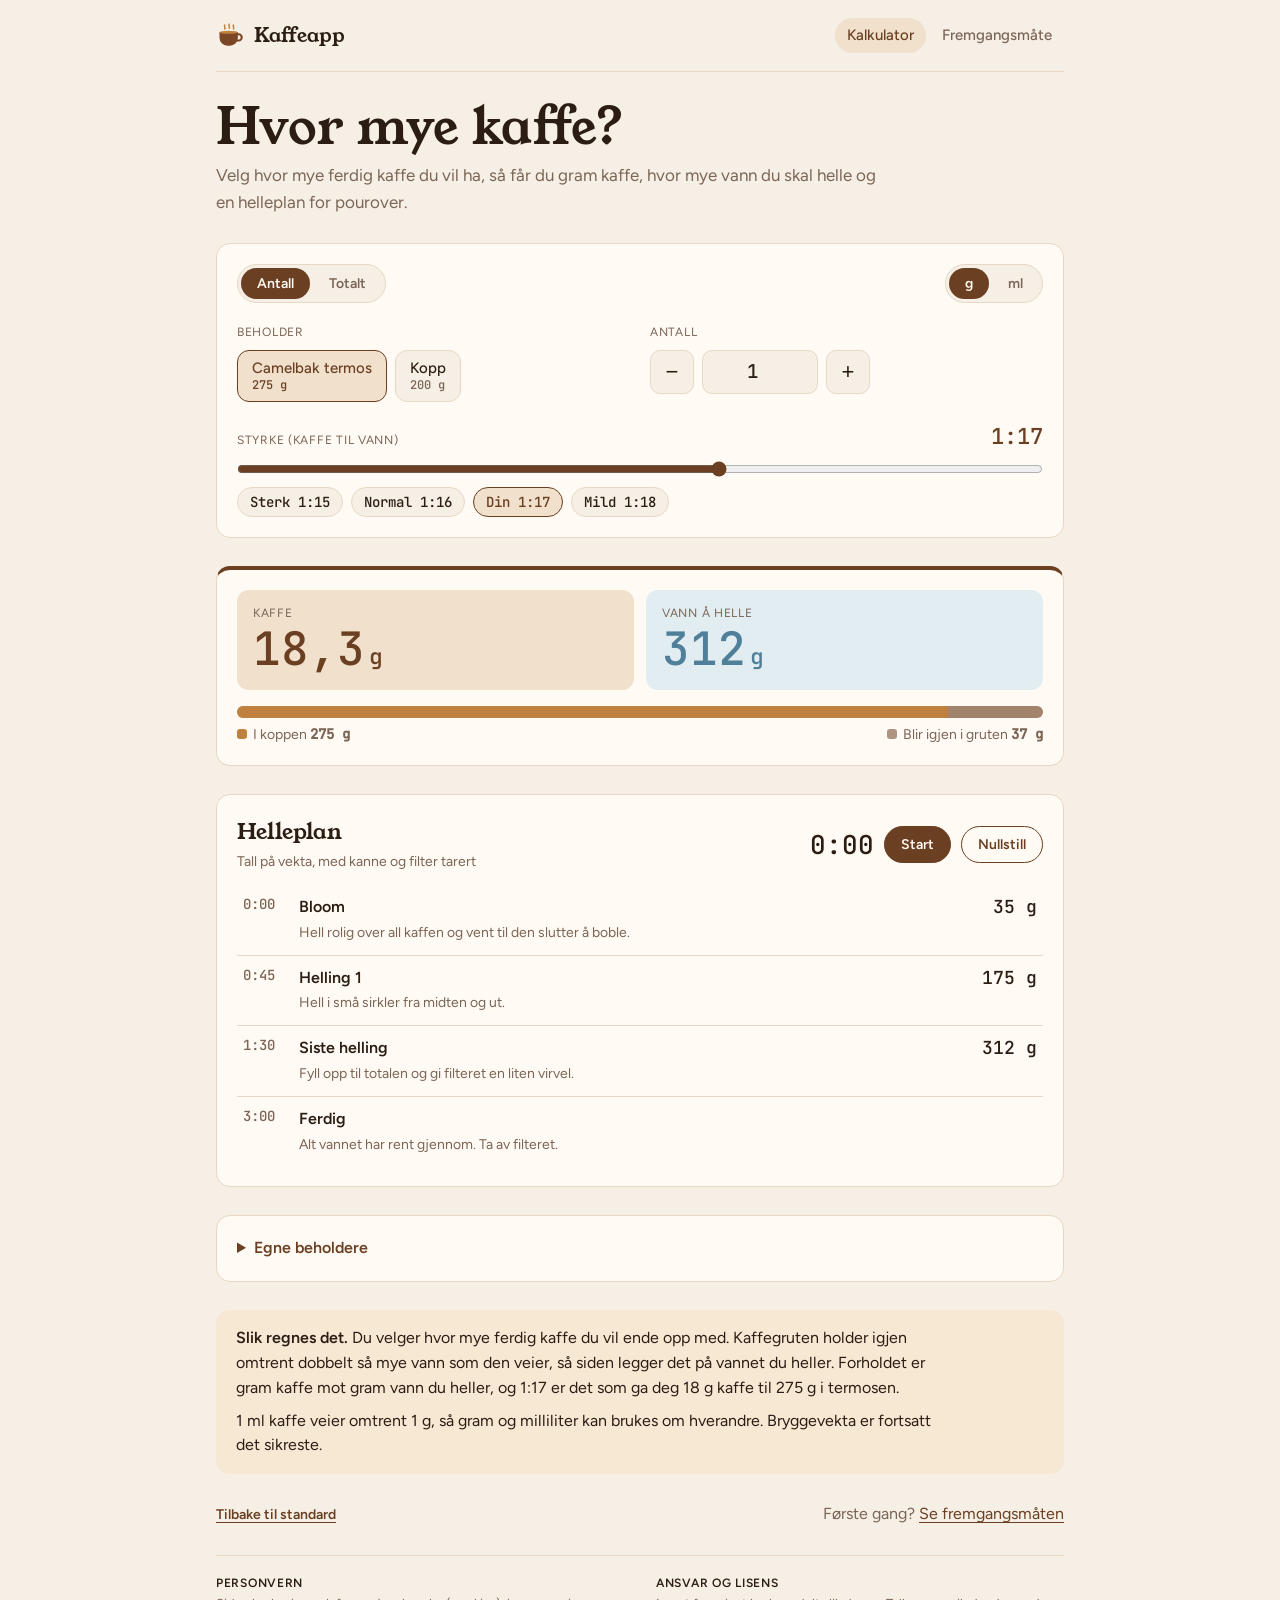
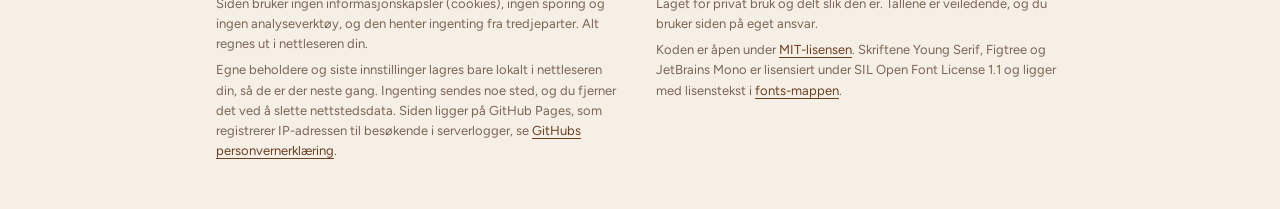
==== index.html @ 9d21a5b4 "Kaffekalkulator for pourover med helleplan og tidtaker" ====
<!doctype html>
<html lang="no">
<head>
<meta charset="utf-8">
<meta name="viewport" content="width=device-width, initial-scale=1">
<title>Kaffeapp</title>
<meta name="description" content="Regn ut hvor mye kaffe og vann du trenger til pourover, med helleplan og tidtaker.">
<meta name="theme-color" content="#6b3f22">
<link rel="icon" href="data:image/svg+xml,%3Csvg xmlns='http://www.w3.org/2000/svg' viewBox='0 0 32 32'%3E%3Cpath d='M10 3.5c-1.4 1.8 1.4 2.8 0 4.6M15 2.5c-1.4 1.8 1.4 2.8 0 4.6M20 3.5c-1.4 1.8 1.4 2.8 0 4.6' stroke='%23c0803f' stroke-width='1.7' fill='none' stroke-linecap='round'/%3E%3Cpath d='M24 14h1.8a3.6 3.6 0 0 1 0 7.2H23' stroke='%237a4626' stroke-width='2.4' fill='none'/%3E%3Cpath d='M4 11.5h21v6.5a9 9 0 0 1-9 9h-3a9 9 0 0 1-9-9z' fill='%237a4626'/%3E%3Cellipse cx='14.5' cy='11.8' rx='10.5' ry='1.7' fill='%23c0803f'/%3E%3C/svg%3E">
<link rel="stylesheet" href="style.css">
<style>
.controls { display: grid; gap: 20px; }
.ctl-label { display: block; font-size: 12px; letter-spacing: .06em; text-transform: uppercase; color: var(--muted); margin-bottom: 8px; }
.row2 { display: grid; grid-template-columns: repeat(auto-fit, minmax(230px, 1fr)); gap: 20px; }

.seg { display: inline-flex; padding: 3px; gap: 3px; border-radius: 999px; background: var(--bg); border: 1px solid var(--line); }
.seg button { border: 0; background: none; color: var(--muted); font: 600 14px var(--body); padding: 7px 16px; border-radius: 999px; cursor: pointer; }
.seg button[aria-pressed="true"] { background: var(--roast); color: var(--surface); }
.seg-row { display: flex; flex-wrap: wrap; align-items: center; justify-content: space-between; gap: 12px; }

.chips { display: flex; flex-wrap: wrap; gap: 8px; }
.chip { display: inline-flex; flex-direction: column; align-items: flex-start; border: 1px solid var(--line); background: var(--bg); color: var(--ink); border-radius: 12px; padding: 8px 14px; font: 500 15px var(--body); cursor: pointer; text-align: left; }
.chip small { font: 500 12px var(--mono); color: var(--muted); }
.chip:hover { border-color: var(--crema); }
.chip[aria-pressed="true"] { border-color: var(--roast); background: var(--roast-soft); color: var(--roast); }
.chip[aria-pressed="true"] small { color: var(--roast); }
.chip.small { flex-direction: row; padding: 5px 12px; font: 500 14px var(--mono); border-radius: 999px; }

.stepper { display: flex; align-items: center; gap: 8px; max-width: 220px; }
.stepper button { width: 44px; height: 44px; flex: none; border-radius: 10px; border: 1px solid var(--line); background: var(--bg); color: var(--ink); font-size: 22px; cursor: pointer; }
.stepper button:hover { border-color: var(--crema); }
.stepper input, .field input { width: 100%; min-width: 0; height: 44px; border: 1px solid var(--line); border-radius: 10px; background: var(--bg); color: var(--ink); font: 500 19px var(--mono); text-align: center; }
.field { display: flex; align-items: center; gap: 8px; max-width: 220px; }
.field span { color: var(--muted); font-weight: 500; }

.ratio-row { display: flex; justify-content: space-between; align-items: baseline; }
.ratio-val { font: 500 22px var(--mono); color: var(--roast); }
input[type=range] { width: 100%; accent-color: var(--roast); margin: 4px 0 10px; }

.result { display: grid; gap: 16px; border-top: 4px solid var(--roast); }
.big { display: grid; grid-template-columns: repeat(auto-fit, minmax(200px, 1fr)); gap: 12px; }
.big div { border-radius: 12px; padding: 14px 16px; }
.big .c { background: var(--roast-soft); }
.big .w { background: var(--water-soft); }
.big span { display: block; font-size: 12px; letter-spacing: .06em; text-transform: uppercase; color: var(--muted); }
.big b { display: block; font: 500 clamp(34px, 9vw, 46px) var(--mono); line-height: 1.15; font-variant-numeric: tabular-nums; }
.big .c b { color: var(--roast); }
.big .w b { color: var(--water); }
.big b small { font-size: .5em; margin-left: 4px; }
.split { display: grid; gap: 6px; }
.bar { display: flex; height: 12px; border-radius: 999px; overflow: hidden; background: var(--line); }
.bar i { display: block; }
.bar .out { background: var(--crema); }
.bar .abs { background: var(--roast); opacity: .55; }
.legend { display: flex; flex-wrap: wrap; justify-content: space-between; gap: 4px 16px; font-size: 14px; color: var(--muted); }
.legend em { font-style: normal; display: inline-block; width: 10px; height: 10px; border-radius: 3px; margin-right: 6px; vertical-align: 0; }

.plan-head { display: flex; flex-wrap: wrap; justify-content: space-between; align-items: center; gap: 12px; margin-bottom: 12px; }
.timer { display: flex; align-items: center; gap: 10px; }
.clock { font: 500 26px var(--mono); font-variant-numeric: tabular-nums; min-width: 4.2ch; text-align: right; }
.btn { border: 1px solid var(--roast); background: var(--roast); color: var(--surface); font: 600 14px var(--body); padding: 9px 16px; border-radius: 999px; cursor: pointer; }
.btn.ghost { background: transparent; color: var(--roast); }
table { width: 100%; border-collapse: collapse; }
td { padding: 10px 6px; border-bottom: 1px solid var(--line); vertical-align: top; }
tr:last-child td { border-bottom: 0; }
td.t { font: 500 14px var(--mono); color: var(--muted); width: 56px; white-space: nowrap; }
td.s b { display: block; font-weight: 600; }
td.s span { color: var(--muted); font-size: 14px; }
td.g { text-align: right; font: 500 18px var(--mono); white-space: nowrap; font-variant-numeric: tabular-nums; }
tr.now td { background: var(--crema-soft); }
tr.now td.t { color: var(--roast); }
tr.done td { opacity: .5; }

details.own summary { cursor: pointer; font-weight: 600; color: var(--roast); }
.own-form { display: flex; flex-wrap: wrap; gap: 8px; margin-top: 12px; }
.own-form input { height: 40px; border: 1px solid var(--line); border-radius: 10px; background: var(--bg); color: var(--ink); padding: 0 12px; font: 500 15px var(--body); min-width: 0; }
.own-form input[type=number] { width: 110px; font-family: var(--mono); }
.own-form input[type=text] { flex: 1 1 160px; }
.own-list { list-style: none; margin: 12px 0 0; padding: 0; display: grid; gap: 6px; }
.own-list li { display: flex; justify-content: space-between; align-items: center; gap: 8px; padding: 6px 0; border-bottom: 1px solid var(--line); }
.own-list button { border: 0; background: none; color: var(--muted); font: 600 13px var(--body); cursor: pointer; text-decoration: underline; text-underline-offset: 3px; }
.own-list .empty { color: var(--muted); border: 0; }

.note { background: var(--crema-soft); border-radius: 14px; padding: 16px 20px; }
.note p { margin: 0; max-width: 70ch; }
.note p + p { margin-top: 8px; }
.crosslink { display: flex; flex-wrap: wrap; align-items: center; justify-content: space-between; gap: 12px; }
.crosslink p { margin: 0; color: var(--muted); }
.link-btn { border: 0; background: none; color: var(--roast); font: 600 14px var(--body); cursor: pointer; padding: 0; text-decoration: underline; text-underline-offset: 3px; }
[hidden] { display: none !important; }
</style>
</head>
<body>
<div class="wrap">
  <nav class="site-nav" aria-label="Hovedmeny"><a class="brand" href="index.html"><svg viewBox="0 0 32 32" aria-hidden="true"><path d="M10 3.5c-1.4 1.8 1.4 2.8 0 4.6M15 2.5c-1.4 1.8 1.4 2.8 0 4.6M20 3.5c-1.4 1.8 1.4 2.8 0 4.6" stroke="#c0803f" stroke-width="1.7" fill="none" stroke-linecap="round"/><path d="M24 14h1.8a3.6 3.6 0 0 1 0 7.2H23" stroke="#7a4626" stroke-width="2.4" fill="none"/><path d="M4 11.5h21v6.5a9 9 0 0 1-9 9h-3a9 9 0 0 1-9-9z" fill="#7a4626"/><ellipse cx="14.5" cy="11.8" rx="10.5" ry="1.7" fill="#c0803f"/></svg>Kaffeapp</a><ul><li><a href="index.html" aria-current="page">Kalkulator</a></li><li><a href="fremgangsmate.html">Fremgangsmåte</a></li></ul></nav>

  <header>
    <h1>Hvor mye kaffe?</h1>
    <p class="lede">Velg hvor mye ferdig kaffe du vil ha, så får du gram kaffe, hvor mye vann du skal helle og en helleplan for pourover.</p>
  </header>

  <section class="card controls" aria-label="Innstillinger">
    <div class="seg-row">
      <div class="seg" role="group" aria-label="Hvordan vil du velge mengde">
        <button type="button" data-mode="antall">Antall</button>
        <button type="button" data-mode="totalt">Totalt</button>
      </div>
      <div class="seg" role="group" aria-label="Enhet">
        <button type="button" data-unit="g">g</button>
        <button type="button" data-unit="ml">ml</button>
      </div>
    </div>

    <div id="modeAntall" class="row2">
      <div>
        <span class="ctl-label">Beholder</span>
        <div class="chips" id="presetChips"></div>
      </div>
      <div>
        <label class="ctl-label" for="n">Antall</label>
        <div class="stepper">
          <button type="button" id="minus" aria-label="Færre">−</button>
          <input id="n" type="number" min="1" max="20" value="1" inputmode="numeric">
          <button type="button" id="plus" aria-label="Flere">+</button>
        </div>
      </div>
    </div>

    <div id="modeTotalt" hidden>
      <label class="ctl-label" for="total">Ferdig kaffe totalt</label>
      <div class="field"><input id="total" type="number" min="50" max="5000" step="10" value="500" inputmode="numeric"><span class="unit">g</span></div>
      <div class="chips" id="totalChips" style="margin-top:10px"></div>
    </div>

    <div>
      <div class="ratio-row"><label class="ctl-label" for="ratio">Styrke (kaffe til vann)</label><span class="ratio-val" id="ratioVal">1:17</span></div>
      <input id="ratio" type="range" min="14" max="19" step="0.5" value="17">
      <div class="chips" id="ratioChips"></div>
    </div>
  </section>

  <section class="card result" aria-live="polite" aria-label="Resultat">
    <div class="big">
      <div class="c"><span>Kaffe</span><b id="outCoffee"></b></div>
      <div class="w"><span>Vann å helle</span><b id="outWater"></b></div>
    </div>
    <div class="split">
      <div class="bar" aria-hidden="true"><i class="out" id="barOut"></i><i class="abs" id="barAbs"></i></div>
      <div class="legend">
        <span><em style="background:var(--crema)"></em>I koppen <b class="num" id="outCup"></b></span>
        <span><em style="background:var(--roast);opacity:.55"></em>Blir igjen i gruten <b class="num" id="outAbs"></b></span>
      </div>
    </div>
  </section>

  <section class="card" aria-label="Helleplan">
    <div class="plan-head">
      <div><h2 style="font-family:var(--display);font-weight:400;font-size:22px;margin:0">Helleplan</h2><p class="sub" style="margin:2px 0 0">Tall på vekta, med kanne og filter tarert</p></div>
      <div class="timer">
        <span class="clock" id="clock">0:00</span>
        <button type="button" class="btn" id="startBtn">Start</button>
        <button type="button" class="btn ghost" id="resetBtn">Nullstill</button>
      </div>
    </div>
    <table id="plan"></table>
  </section>

  <section class="card">
    <details class="own">
      <summary>Egne beholdere</summary>
      <form class="own-form" id="ownForm">
        <input type="text" id="ownName" placeholder="Navn, f.eks. Stort krus" maxlength="30" required aria-label="Navn">
        <input type="number" id="ownAmount" placeholder="Mengde" min="30" max="3000" required inputmode="numeric" aria-label="Mengde">
        <button type="submit" class="btn">Legg til</button>
      </form>
      <ul class="own-list" id="ownList"></ul>
    </details>
  </section>

  <section class="note">
    <p><strong>Slik regnes det.</strong> Du velger hvor mye ferdig kaffe du vil ende opp med. Kaffegruten holder igjen omtrent dobbelt så mye vann som den veier, så siden legger det på vannet du heller. Forholdet er gram kaffe mot gram vann du heller, og 1:17 er det som ga deg 18 g kaffe til 275 g i termosen.</p>
    <p>1 ml kaffe veier omtrent 1 g, så gram og milliliter kan brukes om hverandre. Bryggevekta er fortsatt det sikreste.</p>
  </section>

  <div class="crosslink">
    <button type="button" class="link-btn" id="resetAll">Tilbake til standard</button>
    <p>Første gang? <a href="fremgangsmate.html">Se fremgangsmåten</a></p>
  </div>

  <footer class="about">
    <div>
      <h2>Personvern</h2>
      <p>Siden bruker ingen informasjonskapsler (cookies), ingen sporing og ingen analyseverktøy, og den henter ingenting fra tredjeparter. Alt regnes ut i nettleseren din.</p>
      <p>Egne beholdere og siste innstillinger lagres bare lokalt i nettleseren din, så de er der neste gang. Ingenting sendes noe sted, og du fjerner det ved å slette nettstedsdata. Siden ligger på GitHub Pages, som registrerer IP-adressen til besøkende i serverlogger, se <a href="https://docs.github.com/en/site-policy/privacy-policies/github-general-privacy-statement" rel="noopener">GitHubs personvernerklæring</a>.</p>
    </div>
    <div>
      <h2>Ansvar og lisens</h2>
      <p>Laget for privat bruk og delt slik den er. Tallene er veiledende, og du bruker siden på eget ansvar.</p>
      <p>Koden er åpen under <a href="https://github.com/PederMyhrer/kaffeapp/blob/main/LICENSE" rel="noopener">MIT-lisensen</a>. Skriftene Young Serif, Figtree og JetBrains Mono er lisensiert under SIL Open Font License 1.1 og ligger med lisenstekst i <a href="https://github.com/PederMyhrer/kaffeapp/tree/main/fonts" rel="noopener">fonts-mappen</a>.</p>
    </div>
  </footer>
</div>
<script>
const ABSORB = 2;                     // gram vann gruten holder igjen per gram kaffe
const BUILTIN = [
  { id: 'termos', name: 'Camelbak termos', amount: 275 },
  { id: 'kopp', name: 'Kopp', amount: 200 }
];
const RATIOS = [[15, 'Sterk'], [16, 'Normal'], [17, 'Din'], [18, 'Mild']];
const TOTALS = [250, 500, 750, 1000];
const DEFAULT = { mode: 'antall', unit: 'g', preset: 'termos', n: 1, total: 500, ratio: 17 };
const $ = id => document.getElementById(id);

const load = (k, fb) => { try { const v = JSON.parse(localStorage.getItem(k)); return v ?? fb; } catch (e) { return fb; } };
const save = (k, v) => { try { localStorage.setItem(k, JSON.stringify(v)); } catch (e) {} };

let custom = load('kaffeapp.custom', []);
if (!Array.isArray(custom)) custom = [];
let state = Object.assign({}, DEFAULT, load('kaffeapp.state', {}));

// Lenker kan overstyre: ?m=t&t=500&r=16  eller  ?p=kopp&n=2
try {
  const q = new URLSearchParams(location.search);
  if (q.get('m')) state.mode = q.get('m') === 't' ? 'totalt' : 'antall';
  if (q.get('p')) state.preset = q.get('p');
  if (+q.get('n') > 0) state.n = Math.round(+q.get('n'));
  if (+q.get('t') > 0) { state.total = +q.get('t'); if (!q.get('m')) state.mode = 'totalt'; }
  if (+q.get('r') > 0) state.ratio = +q.get('r');
  if (q.get('u') === 'ml') state.unit = 'ml';
} catch (e) {}

const all = () => BUILTIN.concat(custom);
const clamp = (v, lo, hi) => Math.min(hi, Math.max(lo, v));
const dec = v => String(v).replace('.', ',');
const fmtC = g => (g < 20 ? (Math.round(g * 10) / 10).toFixed(1) : String(Math.round(g))).replace('.', ',');
const fmtL = v => Math.round(v) + ' ' + state.unit;
const r5 = v => Math.round(v / 5) * 5;
const mmss = s => Math.floor(s / 60) + ':' + String(Math.floor(s % 60)).padStart(2, '0');

function chip(label, sub, pressed, onclick, small) {
  const b = document.createElement('button');
  b.type = 'button'; b.className = 'chip' + (small ? ' small' : '');
  b.setAttribute('aria-pressed', pressed);
  b.textContent = label;
  if (sub) { const s = document.createElement('small'); s.textContent = sub; b.appendChild(s); }
  b.onclick = onclick;
  return b;
}

function renderChips() {
  if (!all().some(p => p.id === state.preset)) state.preset = 'termos';
  const pc = $('presetChips'); pc.replaceChildren();
  all().forEach(p => pc.appendChild(chip(p.name, p.amount + ' ' + state.unit, p.id === state.preset, () => { state.preset = p.id; update(); })));
  const tc = $('totalChips'); tc.replaceChildren();
  TOTALS.forEach(t => tc.appendChild(chip(t + ' ' + state.unit, null, +state.total === t, () => { state.total = t; $('total').value = t; update(); }, true)));
  const rc = $('ratioChips'); rc.replaceChildren();
  RATIOS.forEach(([r, l]) => rc.appendChild(chip(l + ' 1:' + r, null, +state.ratio === r, () => { state.ratio = r; $('ratio').value = r; update(); }, true)));
  const ol = $('ownList'); ol.replaceChildren();
  if (!custom.length) { const li = document.createElement('li'); li.className = 'empty'; li.textContent = 'Ingen egne ennå. Legg til en over, så dukker den opp som et valg.'; ol.appendChild(li); }
  custom.forEach(p => {
    const li = document.createElement('li');
    const t = document.createElement('span'); t.innerHTML = '<b></b> <span class="num"></span>';
    t.querySelector('b').textContent = p.name; t.querySelector('.num').textContent = p.amount + ' ' + state.unit;
    const del = document.createElement('button'); del.type = 'button'; del.textContent = 'Fjern';
    del.onclick = () => { custom = custom.filter(c => c.id !== p.id); save('kaffeapp.custom', custom); update(); };
    li.append(t, del); ol.appendChild(li);
  });
}

function compute() {
  const p = all().find(x => x.id === state.preset) || BUILTIN[0];
  const out = state.mode === 'antall' ? p.amount * state.n : state.total;
  const coffee = out / (state.ratio - ABSORB);
  const water = coffee * state.ratio;
  return { out, coffee, water, absorbed: water - out };
}

function buildPlan(c) {
  const W = Math.round(c.water);
  const bloom = Math.max(r5(c.coffee * 2), 10);
  const pours = W <= 450 ? 2 : W <= 800 ? 3 : 4;
  const steps = [{ t: 0, title: 'Bloom', text: 'Hell rolig over all kaffen og vent til den slutter å boble.', to: bloom }];
  for (let i = 1; i <= pours; i++) {
    const to = i === pours ? W : r5(bloom + (W - bloom) * i / pours);
    steps.push({ t: 45 * i, title: i === pours ? 'Siste helling' : 'Helling ' + i, text: i === pours ? 'Fyll opp til totalen og gi filteret en liten virvel.' : 'Hell i små sirkler fra midten og ut.', to });
  }
  const end = 45 * pours + 90 + Math.max(0, W - 300) / 10;
  steps.push({ t: Math.round(end / 15) * 15, title: 'Ferdig', text: 'Alt vannet har rent gjennom. Ta av filteret.', to: null });
  return steps;
}

let finished = false, plan = [], running = false, startedAt = 0, elapsed = 0, timerId = null, lastIdx = -1, wakeLock = null;

function renderPlan() {
  const tb = $('plan'); tb.replaceChildren();
  plan.forEach((s, i) => {
    const tr = document.createElement('tr'); tr.dataset.i = i;
    tr.innerHTML = '<td class="t"></td><td class="s"><b></b><span></span></td><td class="g"></td>';
    tr.children[0].textContent = mmss(s.t);
    tr.querySelector('b').textContent = s.title;
    tr.querySelector('span').textContent = s.text;
    tr.children[2].textContent = s.to == null ? '' : fmtL(s.to);
    tb.appendChild(tr);
  });
  highlight();
}

function currentTime() { return elapsed + (running ? (Date.now() - startedAt) / 1000 : 0); }
function highlight() {
  const t = currentTime();
  $('clock').textContent = mmss(t);
  let idx = -1;
  if (running || t > 0) plan.forEach((s, i) => { if (t >= s.t) idx = i; });
  document.querySelectorAll('#plan tr').forEach((tr, i) => {
    tr.classList.toggle('now', i === idx);
    tr.classList.toggle('done', idx >= 0 && i < idx);
  });
  if (running && idx !== lastIdx && idx > 0) { try { navigator.vibrate && navigator.vibrate(150); } catch (e) {} }
  lastIdx = idx;
  if (running && idx === plan.length - 1) { stopTimer(); finished = true; $('startBtn').textContent = 'Start på nytt'; }
}
async function stopTimer() {
  elapsed = currentTime(); running = false; clearInterval(timerId);
  $('startBtn').textContent = 'Fortsett';
  try { wakeLock && await wakeLock.release(); } catch (e) {} wakeLock = null;
}
$('startBtn').onclick = async () => {
  if (running) { stopTimer(); return; }
  if (finished) { elapsed = 0; finished = false; }
  running = true; startedAt = Date.now(); lastIdx = -2;
  $('startBtn').textContent = 'Pause';
  timerId = setInterval(highlight, 250); highlight();
  try { if ('wakeLock' in navigator) wakeLock = await navigator.wakeLock.request('screen'); } catch (e) {}
};
$('resetBtn').onclick = () => { stopTimer(); finished = false; elapsed = 0; lastIdx = -1; $('startBtn').textContent = 'Start'; highlight(); };

function syncUrl() {
  try {
    const q = new URLSearchParams();
    if (state.mode === 'totalt') { q.set('t', state.total); } else { q.set('p', state.preset); if (state.n !== 1) q.set('n', state.n); }
    if (+state.ratio !== 17) q.set('r', state.ratio);
    if (state.unit === 'ml') q.set('u', 'ml');
    history.replaceState(null, '', location.pathname + '?' + q.toString());
  } catch (e) {}
}

function update() {
  state.n = clamp(parseInt(state.n) || 1, 1, 20);
  state.total = clamp(+state.total || 50, 50, 5000);
  state.ratio = clamp(+state.ratio || 17, 14, 19);
  document.querySelectorAll('[data-mode]').forEach(b => b.setAttribute('aria-pressed', b.dataset.mode === state.mode));
  document.querySelectorAll('[data-unit]').forEach(b => b.setAttribute('aria-pressed', b.dataset.unit === state.unit));
  $('modeAntall').hidden = state.mode !== 'antall';
  $('modeTotalt').hidden = state.mode !== 'totalt';
  document.querySelectorAll('.unit').forEach(e => e.textContent = state.unit);
  $('ratioVal').textContent = '1:' + dec(state.ratio);
  renderChips();

  const c = compute();
  $('outCoffee').innerHTML = fmtC(c.coffee) + '<small>g</small>';
  $('outWater').innerHTML = Math.round(c.water) + '<small>' + state.unit + '</small>';
  $('outCup').textContent = fmtL(c.out);
  $('outAbs').textContent = fmtL(c.absorbed);
  $('barOut').style.width = (c.out / c.water * 100) + '%';
  $('barAbs').style.width = (c.absorbed / c.water * 100) + '%';
  plan = buildPlan(c); renderPlan();
  save('kaffeapp.state', state); syncUrl();
}

document.querySelectorAll('[data-mode]').forEach(b => b.onclick = () => { state.mode = b.dataset.mode; update(); });
document.querySelectorAll('[data-unit]').forEach(b => b.onclick = () => { state.unit = b.dataset.unit; update(); });
$('minus').onclick = () => { state.n = Math.max(1, state.n - 1); $('n').value = state.n; update(); };
$('plus').onclick = () => { state.n = Math.min(20, state.n + 1); $('n').value = state.n; update(); };
$('n').oninput = () => { if (+$('n').value > 0) { state.n = $('n').value; update(); } };
$('total').oninput = () => { if (+$('total').value >= 50) { state.total = +$('total').value; update(); } };
$('ratio').oninput = () => { state.ratio = +$('ratio').value; update(); };
$('ownForm').onsubmit = e => {
  e.preventDefault();
  const name = $('ownName').value.trim(), amount = Math.round(+$('ownAmount').value);
  if (!name || !(amount >= 30)) return;
  const p = { id: 'c' + Date.now().toString(36), name, amount: Math.min(3000, amount) };
  custom.push(p); save('kaffeapp.custom', custom);
  state.preset = p.id; state.mode = 'antall';
  $('ownName').value = ''; $('ownAmount').value = '';
  update();
};
$('resetAll').onclick = () => { state = Object.assign({}, DEFAULT); $('n').value = 1; $('total').value = 500; $('ratio').value = 17; update(); };

$('n').value = state.n; $('total').value = state.total; $('ratio').value = state.ratio;
update();
</script>
</body>
</html>
---- style.css ----
/* Felles stil for alle sider: lokale fonter, kaffefarger, meny og bunntekst */
@font-face { font-family: "Young Serif"; src: url("fonts/young-serif-latin-400-normal.woff2") format("woff2"); font-weight: 400; font-display: swap; }
@font-face { font-family: "Figtree"; src: url("fonts/figtree-latin-400-normal.woff2") format("woff2"); font-weight: 400; font-display: swap; }
@font-face { font-family: "Figtree"; src: url("fonts/figtree-latin-500-normal.woff2") format("woff2"); font-weight: 500; font-display: swap; }
@font-face { font-family: "Figtree"; src: url("fonts/figtree-latin-600-normal.woff2") format("woff2"); font-weight: 600; font-display: swap; }
@font-face { font-family: "JetBrains Mono"; src: url("fonts/jetbrains-mono-latin-500-normal.woff2") format("woff2"); font-weight: 500; font-display: swap; }

:root {
  --bg: #f6efe5; --surface: #fffaf3; --ink: #2b1d14; --muted: #7b6556;
  --line: #e7d8c6; --roast: #6b3f22; --roast-soft: #f0e0cc; --crema: #c0803f; --crema-soft: #f7e8d4;
  --water: #4f7f99; --water-soft: #e2edf2;
  --display: "Young Serif", Georgia, serif;
  --body: "Figtree", system-ui, sans-serif;
  --mono: "JetBrains Mono", ui-monospace, monospace;
  color-scheme: light;
}
@media (prefers-color-scheme: dark) {
  :root {
    --bg: #16100c; --surface: #201712; --ink: #f2e7db; --muted: #b29c89;
    --line: #3a2b21; --roast: #e0a878; --roast-soft: #33241a; --crema: #d9a05f; --crema-soft: #2f2216;
    --water: #8cbdd6; --water-soft: #1b2a31;
    color-scheme: dark;
  }
}

*, *::before, *::after { box-sizing: border-box; }
html { -webkit-text-size-adjust: 100%; }
body { margin: 0; background: var(--bg); color: var(--ink); font-family: var(--body); font-size: 16px; line-height: 1.55; }
.wrap { max-width: 880px; margin: 0 auto; padding-inline: 16px; padding-block: 0 48px; display: grid; gap: 28px; }
h1, h2, h3 { text-wrap: balance; }
h1 { font-family: var(--display); font-weight: 400; font-size: clamp(32px, 7vw, 50px); line-height: 1.08; margin: 0; }
.lede { color: var(--muted); margin: 8px 0 0; max-width: 60ch; font-size: 17px; }
.num { font-family: var(--mono); font-variant-numeric: tabular-nums; }
a { color: var(--roast); text-underline-offset: 3px; }
a:focus-visible, button:focus-visible, input:focus-visible { outline: 2px solid var(--crema); outline-offset: 2px; }

/* Meny */
.site-nav { display: flex; flex-wrap: wrap; align-items: center; justify-content: space-between; gap: 8px 20px; padding-block: 18px; border-bottom: 1px solid var(--line); }
.brand { display: inline-flex; align-items: center; gap: 10px; font-family: var(--display); font-size: 20px; color: var(--ink); text-decoration: none; }
.brand svg { width: 28px; height: 28px; flex: none; }
.site-nav ul { display: flex; gap: 4px; list-style: none; margin: 0; padding: 0; }
.site-nav ul a { display: block; padding: 6px 12px; border-radius: 999px; color: var(--muted); text-decoration: none; font-weight: 500; font-size: 15px; }
.site-nav ul a:hover { color: var(--ink); background: var(--surface); }
.site-nav ul a[aria-current="page"] { color: var(--roast); background: var(--roast-soft); }

/* Kort */
.card { background: var(--surface); border: 1px solid var(--line); border-radius: 14px; padding: 20px; min-width: 0; }
.card > h2 { font-family: var(--display); font-weight: 400; font-size: 22px; margin: 0; }
.card .sub { color: var(--muted); font-size: 14px; margin: 2px 0 14px; }

/* Bunntekst */
footer.about { border-top: 1px solid var(--line); padding-top: 20px; color: var(--muted); font-size: 13px; display: grid; grid-template-columns: repeat(auto-fit, minmax(260px, 1fr)); gap: 16px 32px; }
footer.about h2 { font: 600 12px var(--body); letter-spacing: .06em; text-transform: uppercase; color: var(--ink); margin: 0 0 4px; }
footer.about p { margin: 0; max-width: 70ch; }
footer.about p + p { margin-top: 6px; }
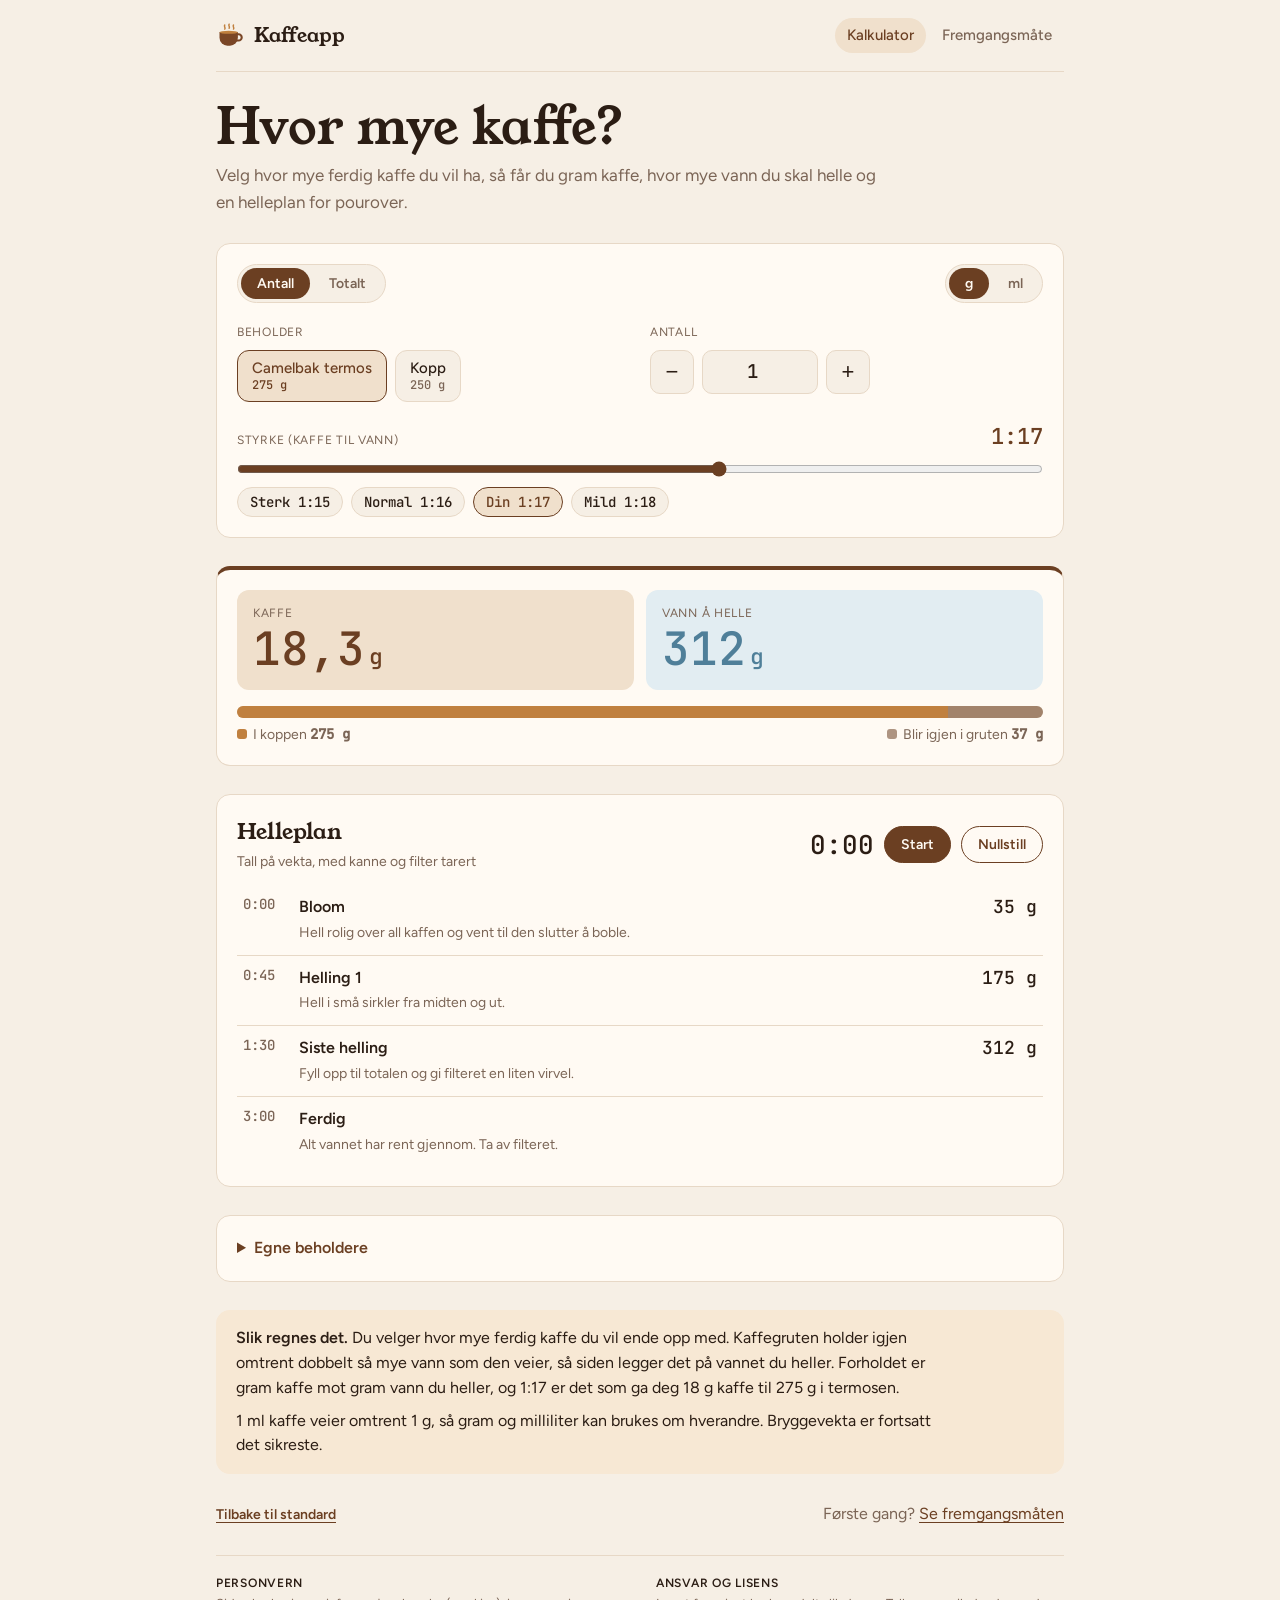
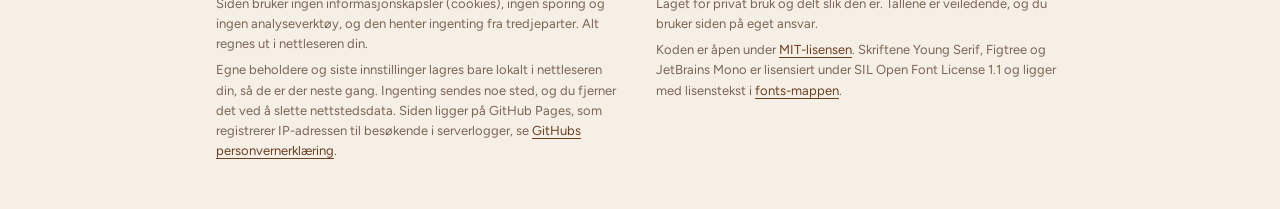
==== commit b06b4e0f: "Kopp er 250 g" ====
--- a/index.html
+++ b/index.html
@@ -204,7 +204,7 @@
 const ABSORB = 2;                     // gram vann gruten holder igjen per gram kaffe
 const BUILTIN = [
   { id: 'termos', name: 'Camelbak termos', amount: 275 },
-  { id: 'kopp', name: 'Kopp', amount: 200 }
+  { id: 'kopp', name: 'Kopp', amount: 250 }
 ];
 const RATIOS = [[15, 'Sterk'], [16, 'Normal'], [17, 'Din'], [18, 'Mild']];
 const TOTALS = [250, 500, 750, 1000];
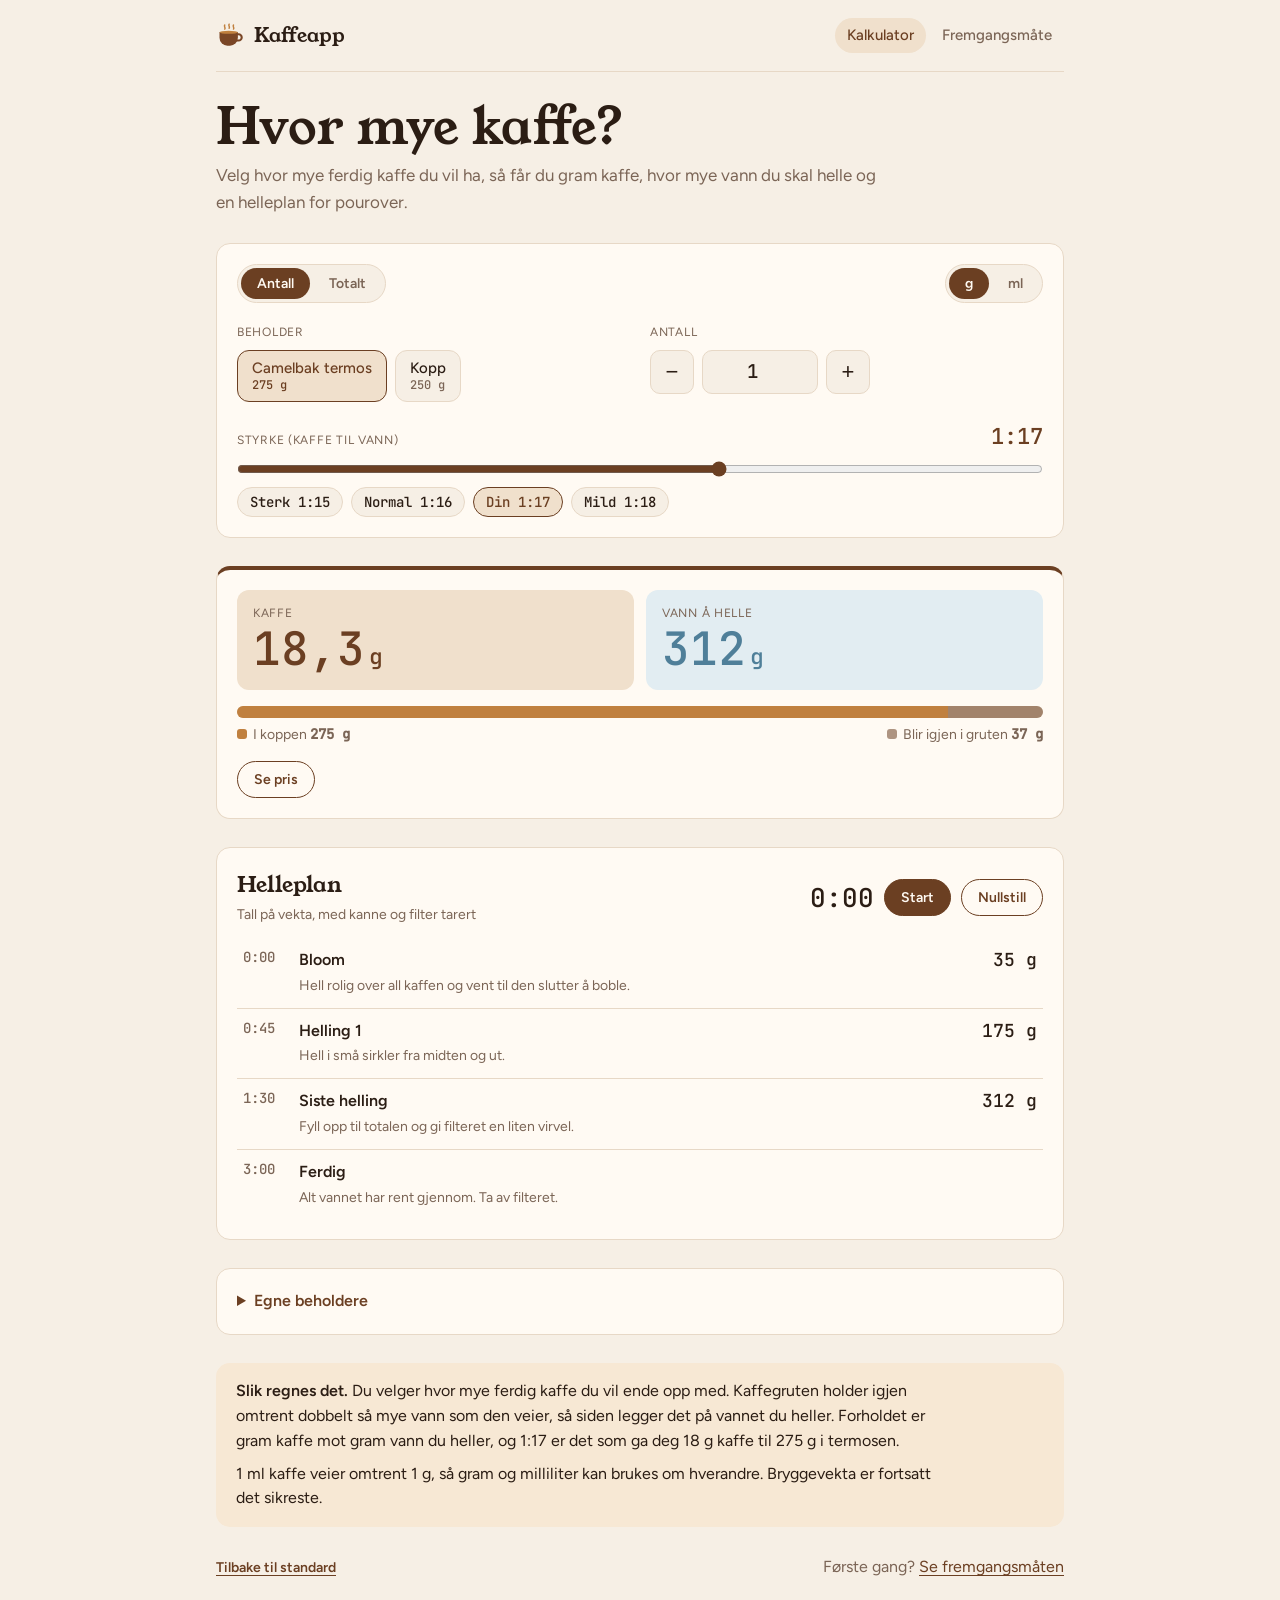
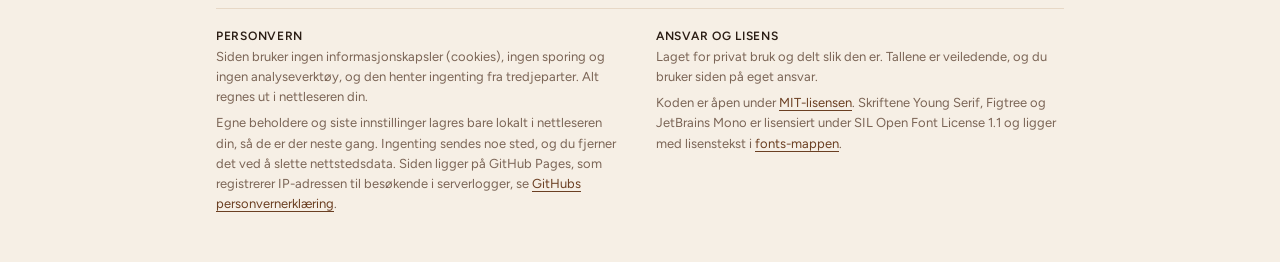
==== commit 277b35b2: "Se pris: hva bryggingen koster med valgt kaffe" ====
--- a/index.html
+++ b/index.html
@@ -87,6 +87,16 @@
 .crosslink { display: flex; flex-wrap: wrap; align-items: center; justify-content: space-between; gap: 12px; }
 .crosslink p { margin: 0; color: var(--muted); }
 .link-btn { border: 0; background: none; color: var(--roast); font: 600 14px var(--body); cursor: pointer; padding: 0; text-decoration: underline; text-underline-offset: 3px; }
+.price-toggle { justify-self: start; }
+.price { display: grid; gap: 14px; border-top: 1px solid var(--line); padding-top: 16px; }
+.price select { width: 100%; height: 44px; border: 1px solid var(--line); border-radius: 10px; background: var(--bg); color: var(--ink); font: 500 16px var(--body); padding: 0 10px; }
+.price-sum { display: flex; flex-wrap: wrap; align-items: baseline; gap: 4px 16px; }
+.price-sum b { font: 500 clamp(30px, 8vw, 40px) var(--mono); color: var(--crema); font-variant-numeric: tabular-nums; }
+.price-sum span { color: var(--muted); }
+.price-rows { display: grid; gap: 4px; font-size: 14px; color: var(--muted); }
+.price-rows div { display: flex; justify-content: space-between; gap: 12px; }
+.price-rows .num { color: var(--ink); }
+.price .fine { margin: 0; font-size: 13px; color: var(--muted); }
 [hidden] { display: none !important; }
 </style>
 </head>
@@ -150,6 +160,19 @@
         <span><em style="background:var(--crema)"></em>I koppen <b class="num" id="outCup"></b></span>
         <span><em style="background:var(--roast);opacity:.55"></em>Blir igjen i gruten <b class="num" id="outAbs"></b></span>
       </div>
+    </div>
+    <button type="button" class="btn ghost price-toggle" id="priceBtn" aria-expanded="false" aria-controls="price">Se pris</button>
+    <div class="price" id="price" hidden>
+      <div>
+        <label class="ctl-label" for="bean">Kaffe</label>
+        <select id="bean"></select>
+      </div>
+      <div class="price-sum"><b id="priceTotal"></b><span id="priceEach"></span></div>
+      <div class="price-rows">
+        <div><span id="priceCoffeeLabel">Kaffe</span><span class="num" id="priceCoffee"></span></div>
+        <div><span>Filter (149 kr for 100)</span><span class="num" id="priceFilter"></span></div>
+      </div>
+      <p class="fine">Priser fra stockfleths.as i oktober 2026. Bare for moro skyld, sjekk butikken for dagens pris.</p>
     </div>
   </section>
 
@@ -208,7 +231,19 @@
 ];
 const RATIOS = [[15, 'Sterk'], [16, 'Normal'], [17, 'Din'], [18, 'Mild']];
 const TOTALS = [250, 500, 750, 1000];
-const DEFAULT = { mode: 'antall', unit: 'g', preset: 'termos', n: 1, total: 500, ratio: 17 };
+const BEANS = [
+  { id: 'halo-beriti', name: 'Halo Beriti, Etiopia', fav: true, kr: 265, g: 250 },
+  { id: 'el-matazano', name: 'El Matazano, El Salvador', kr: 205, g: 250 },
+  { id: 'el-tambor', name: 'El Tambor, Honduras', kr: 210, g: 250 },
+  { id: 'gachatha', name: 'Gachatha, Kenya', kr: 215, g: 250 },
+  { id: 'suke-quto', name: 'Suke Quto, Etiopia', kr: 180, g: 250 },
+  { id: 'suke-quto-1kg', name: 'Suke Quto 1 kg, Etiopia', kr: 695, g: 1000 },
+  { id: 'badra', name: 'Badra, India', kr: 180, g: 250 },
+  { id: 'klassisk', name: 'Stockfleths Klassisk', kr: 165, g: 250 },
+  { id: 'klassisk-1kg', name: 'Stockfleths Klassisk 1 kg', kr: 630, g: 1000 }
+];
+const FILTER_KR = 149 / 100;          // ett filter per brygging
+const DEFAULT = { mode: 'antall', unit: 'g', preset: 'termos', n: 1, total: 500, ratio: 17, bean: 'halo-beriti', showPrice: false };
 const $ = id => document.getElementById(id);
 
 const load = (k, fb) => { try { const v = JSON.parse(localStorage.getItem(k)); return v ?? fb; } catch (e) { return fb; } };
@@ -344,6 +379,30 @@
   } catch (e) {}
 }
 
+function fmtKr(v) { return 'kr ' + v.toFixed(2).replace('.', ','); }
+function renderPrice(c) {
+  $('price').hidden = !state.showPrice;
+  $('priceBtn').setAttribute('aria-expanded', state.showPrice);
+  $('priceBtn').textContent = state.showPrice ? 'Skjul pris' : 'Se pris';
+  if (!state.showPrice) return;
+  const bean = BEANS.find(b => b.id === state.bean) || BEANS[0];
+  $('bean').value = bean.id;
+  const coffeeKr = c.coffee * bean.kr / bean.g, total = coffeeKr + FILTER_KR;
+  $('priceTotal').textContent = fmtKr(total);
+  if (state.mode === 'antall' && state.n > 1) {
+    const p = all().find(x => x.id === state.preset) || BUILTIN[0];
+    $('priceEach').textContent = fmtKr(total / state.n) + ' per ' + (p.id === 'termos' ? 'termos' : p.name.toLowerCase());
+  } else {
+    $('priceEach').textContent = 'for denne bryggingen';
+  }
+  $('priceCoffeeLabel').textContent = 'Kaffe, ' + fmtC(c.coffee) + ' g à ' + bean.kr + ' kr per ' + bean.g + ' g';
+  $('priceCoffee').textContent = fmtKr(coffeeKr);
+  $('priceFilter').textContent = fmtKr(FILTER_KR);
+}
+BEANS.forEach(b => { const o = document.createElement('option'); o.value = b.id; o.textContent = (b.fav ? '★ ' : '') + b.name + ', ' + b.kr + ' kr'; $('bean').appendChild(o); });
+$('bean').onchange = () => { state.bean = $('bean').value; update(); };
+$('priceBtn').onclick = () => { state.showPrice = !state.showPrice; update(); };
+
 function update() {
   state.n = clamp(parseInt(state.n) || 1, 1, 20);
   state.total = clamp(+state.total || 50, 50, 5000);
@@ -361,6 +420,7 @@
   $('outWater').innerHTML = Math.round(c.water) + '<small>' + state.unit + '</small>';
   $('outCup').textContent = fmtL(c.out);
   $('outAbs').textContent = fmtL(c.absorbed);
+  renderPrice(c);
   $('barOut').style.width = (c.out / c.water * 100) + '%';
   $('barAbs').style.width = (c.absorbed / c.water * 100) + '%';
   plan = buildPlan(c); renderPlan();
